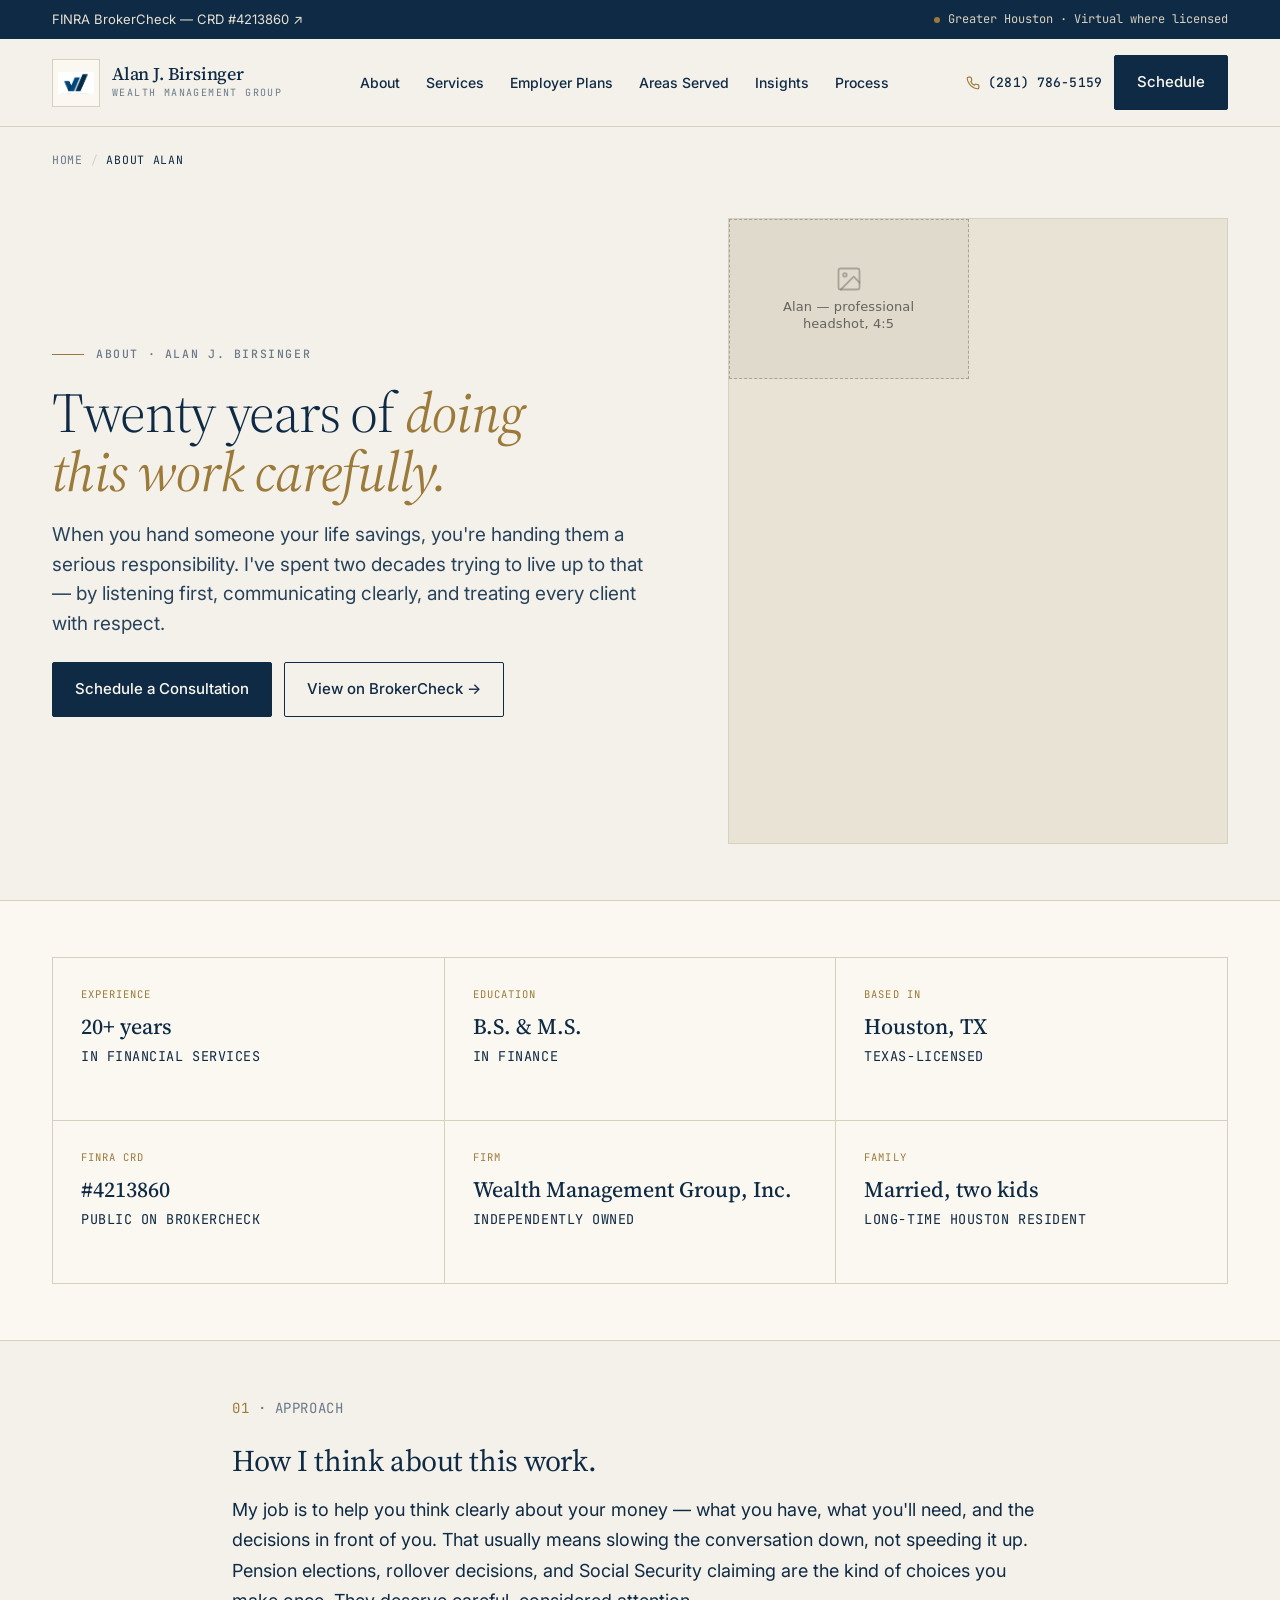
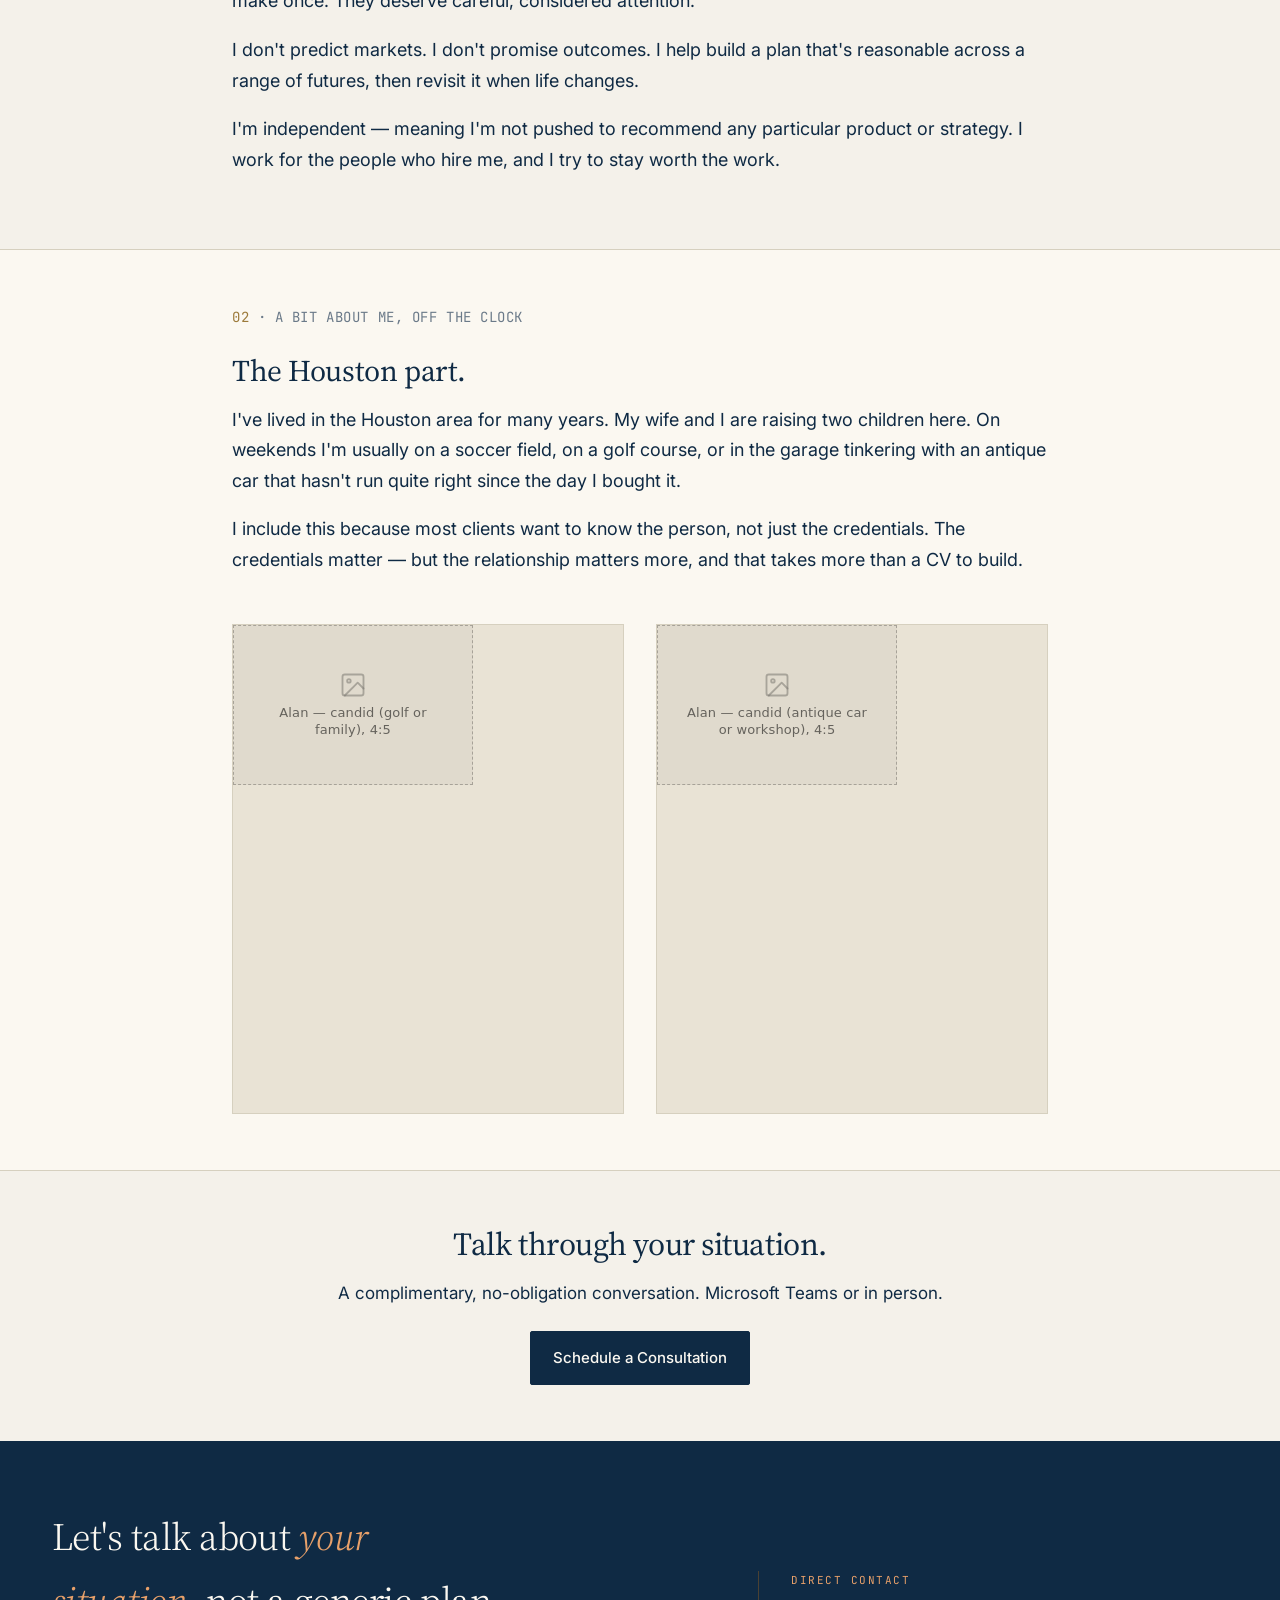
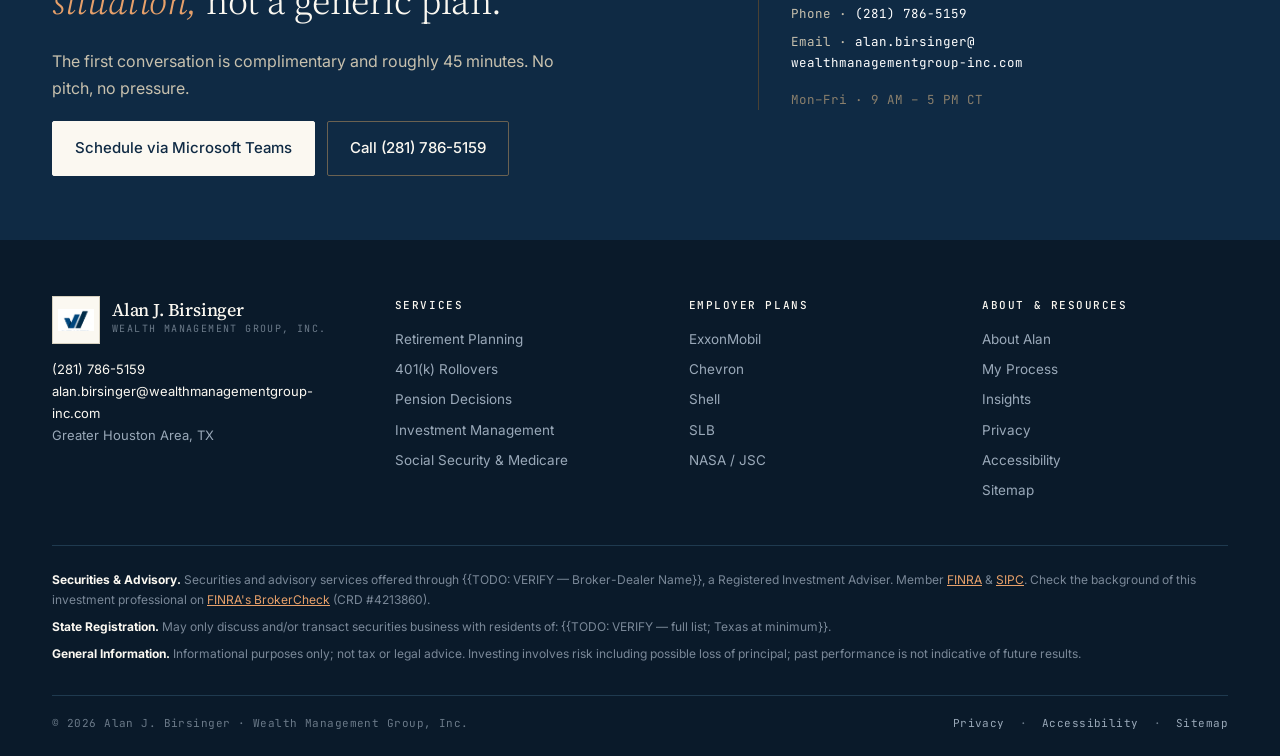
==== project/about-alan.html @ a153de76 "Claude Design handoff: Alan Birsinger" ====
<!doctype html>
<html lang="en">
<head>
<meta charset="utf-8" />
<meta name="viewport" content="width=device-width,initial-scale=1" />
<title>About Alan J. Birsinger | Houston Financial Advisor, 20+ Years</title>
<meta name="description" content="Alan J. Birsinger is a Houston-based financial advisor with 20+ years of experience. BS and MS in Finance. Independent guidance through Wealth Management Group, Inc." />
<link rel="icon" type="image/png" href="favicon.png" />
<link rel="preconnect" href="https://fonts.googleapis.com" />
<link rel="preconnect" href="https://fonts.gstatic.com" crossorigin />
<link href="https://fonts.googleapis.com/css2?family=Source+Serif+4:opsz,wght@8..60,300;8..60,400;8..60,500;8..60,600&family=Inter:wght@400;500;600;700&family=JetBrains+Mono:wght@400;500&display=swap" rel="stylesheet" />
<link rel="stylesheet" href="site.css" />
<style>
.about-hero{display:grid;grid-template-columns:1.1fr .9fr;gap:64px;align-items:center}
@media(max-width:980px){.about-hero{grid-template-columns:1fr}}
.about-hero .photo{aspect-ratio:4/5;min-height:560px;background:var(--bg-deep);border:1px solid var(--rule);position:relative;overflow:hidden}
.creds-grid{display:grid;grid-template-columns:repeat(3,1fr);gap:0;border-top:1px solid var(--rule);border-left:1px solid var(--rule)}
.creds-grid>div{padding:28px;border-right:1px solid var(--rule);border-bottom:1px solid var(--rule);background:var(--paper)}
.creds-grid .lbl{font-family:var(--font-mono);font-size:10.5px;letter-spacing:.1em;text-transform:uppercase;color:var(--accent);margin-bottom:10px}
.creds-grid .val{font-family:var(--font-display);font-size:22px;font-weight:500;color:var(--ink);line-height:1.2}
.creds-grid .sub{font-size:13.5px;color:var(--ink-soft);margin-top:6px}
@media(max-width:780px){.creds-grid{grid-template-columns:1fr}}
.candid-grid{display:grid;grid-template-columns:1fr 1fr;gap:32px;margin-top:48px}
.candid-grid .photo{aspect-ratio:4/5;min-height:480px;background:var(--bg-deep);border:1px solid var(--rule);position:relative;overflow:hidden}
@media(max-width:780px){.candid-grid{grid-template-columns:1fr}}
</style>
<script src="image-slot.js"></script>
</head>
<body>
<div id="site-header"></div>
<div class="wrap"><nav class="crumbs"><a href="Alan Birsinger Homepage.html">Home</a><span class="sep">/</span><span class="here">About Alan</span></nav></div>

<section class="page-hero"><div class="wrap">
  <div class="about-hero">
    <div>
      <div class="eyebrow-row"><span class="line"></span><span class="eyebrow">About · Alan J. Birsinger</span></div>
      <h1>Twenty years of <em>doing this work carefully.</em></h1>
      <p class="lede">When you hand someone your life savings, you're handing them a serious responsibility. I've spent two decades trying to live up to that — by listening first, communicating clearly, and treating every client with respect.</p>
      <div style="display:flex;gap:12px;flex-wrap:wrap;margin-top:24px">
        <a class="btn btn-primary" href="contact.html">Schedule a Consultation</a>
        <a class="btn btn-ghost" href="https://brokercheck.finra.org/individual/summary/4213860" target="_blank" rel="noopener">View on BrokerCheck →</a>
      </div>
    </div>
    <div class="photo"><image-slot id="alan-portrait-about" placeholder="Alan — professional headshot, 4:5" shape="rect"></image-slot></div>
  </div>
</div></section>

<section class="section alt"><div class="wrap">
  <div class="creds-grid">
    <div><div class="lbl">Experience</div><div class="val">20+ years</div><div class="sub">In financial services</div></div>
    <div><div class="lbl">Education</div><div class="val">B.S. &amp; M.S.</div><div class="sub">In Finance</div></div>
    <div><div class="lbl">Based in</div><div class="val">Houston, TX</div><div class="sub">Texas-licensed</div></div>
    <div><div class="lbl">FINRA CRD</div><div class="val">#4213860</div><div class="sub">Public on BrokerCheck</div></div>
    <div><div class="lbl">Firm</div><div class="val">Wealth Management Group, Inc.</div><div class="sub">Independently owned</div></div>
    <div><div class="lbl">Family</div><div class="val">Married, two kids</div><div class="sub">Long-time Houston resident</div></div>
  </div>
</div></section>

<section class="section"><div class="wrap-narrow">
  <div class="sub"><span style="color:var(--accent)">01</span> · Approach</div>
  <h2 style="font-size:30px;margin-bottom:18px">How I think about this work.</h2>
  <p style="font-size:18px;line-height:1.7;color:var(--ink-soft);margin-bottom:18px">My job is to help you think clearly about your money — what you have, what you'll need, and the decisions in front of you. That usually means slowing the conversation down, not speeding it up. Pension elections, rollover decisions, and Social Security claiming are the kind of choices you make once. They deserve careful, considered attention.</p>
  <p style="font-size:18px;line-height:1.7;color:var(--ink-soft);margin-bottom:18px">I don't predict markets. I don't promise outcomes. I help build a plan that's reasonable across a range of futures, then revisit it when life changes.</p>
  <p style="font-size:18px;line-height:1.7;color:var(--ink-soft)">I'm independent — meaning I'm not pushed to recommend any particular product or strategy. I work for the people who hire me, and I try to stay worth the work.</p>
</div></section>

<section class="section alt"><div class="wrap-narrow">
  <div class="sub"><span style="color:var(--accent)">02</span> · A bit about me, off the clock</div>
  <h2 style="font-size:30px;margin-bottom:18px">The Houston part.</h2>
  <p style="font-size:18px;line-height:1.7;color:var(--ink-soft);margin-bottom:18px">I've lived in the Houston area for many years. My wife and I are raising two children here. On weekends I'm usually on a soccer field, on a golf course, or in the garage tinkering with an antique car that hasn't run quite right since the day I bought it.</p>
  <p style="font-size:18px;line-height:1.7;color:var(--ink-soft)">I include this because most clients want to know the person, not just the credentials. The credentials matter — but the relationship matters more, and that takes more than a CV to build.</p>
  <div class="candid-grid">
    <div class="photo"><image-slot id="alan-candid-1" placeholder="Alan — candid (golf or family), 4:5" shape="rect"></image-slot></div>
    <div class="photo"><image-slot id="alan-candid-2" placeholder="Alan — candid (antique car or workshop), 4:5" shape="rect"></image-slot></div>
  </div>
</div></section>

<section class="section"><div class="wrap-narrow" style="text-align:center">
  <h2 style="font-size:32px;margin-bottom:14px">Talk through your situation.</h2>
  <p style="color:var(--ink-soft);margin-bottom:24px">A complimentary, no-obligation conversation. Microsoft Teams or in person.</p>
  <a class="btn btn-primary" href="contact.html">Schedule a Consultation</a>
</div></section>

<div id="site-footer"></div>
<script src="chrome.js"></script>
<script type="application/ld+json">
{"@context":"https://schema.org","@type":"Person","name":"Alan J. Birsinger","jobTitle":"Financial Advisor","worksFor":{"@type":"Organization","name":"Wealth Management Group, Inc."},"alumniOf":[{"@type":"EducationalOrganization","name":"M.S. in Finance"},{"@type":"EducationalOrganization","name":"B.S. in Finance"}],"knowsAbout":["Retirement Planning","401(k) Rollovers","Pension Elections","Social Security","Medicare","Asset Allocation","Investment Management","Annuities","Long-Term Care Insurance","Education Funding","Business Succession"],"identifier":{"@type":"PropertyValue","propertyID":"FINRA CRD","value":"4213860"},"url":"https://brokercheck.finra.org/individual/summary/4213860"}
</script>
</body></html>
---- project/site.css ----
/* Shared chrome for stub/secondary pages — Alan Birsinger site */
:root{
  --bg:#f4f1ea;--bg-deep:#e9e3d5;--paper:#fbf8f1;
  --ink:#0f2a44;--ink-2:#27425a;--ink-3:#6b7a89;
  --rule:#d6d0bf;--accent:#9c7a3a;--accent-deep:#7e5e22;--accent-soft:#ece2c8;
  --font-display:"Source Serif 4",Georgia,serif;
  --font-body:"Inter",system-ui,sans-serif;
  --font-mono:"JetBrains Mono",ui-monospace,monospace;
}
*{box-sizing:border-box}
html,body{margin:0;padding:0}
body{background:var(--bg);color:var(--ink);font-family:var(--font-body);font-size:17px;line-height:1.65;-webkit-font-smoothing:antialiased}
a{color:inherit}
.wrap{max-width:1240px;margin:0 auto;padding:0 32px}
.wrap-narrow{max-width:880px;margin:0 auto;padding:0 32px}
h1,h2,h3,h4{font-family:var(--font-display);font-weight:400;letter-spacing:-.012em;color:var(--ink);margin:0;text-wrap:balance}
.eyebrow{font-family:var(--font-mono);font-size:11.5px;letter-spacing:.14em;text-transform:uppercase;color:var(--ink-3);font-weight:500}
.btn{display:inline-flex;align-items:center;gap:10px;padding:14px 22px;font-size:15px;font-weight:500;border-radius:2px;border:1px solid transparent;text-decoration:none;cursor:pointer;transition:all .15s ease;white-space:nowrap}
.btn-primary{background:var(--ink);color:var(--paper);border-color:var(--ink)}
.btn-primary:hover{background:var(--accent);border-color:var(--accent)}
.btn-ghost{background:transparent;color:var(--ink);border-color:var(--ink)}
.btn-ghost:hover{background:var(--ink);color:var(--paper)}

.utility{background:var(--ink);color:#d9d2c0;font-size:13px}
.utility .wrap{display:flex;justify-content:space-between;align-items:center;padding:9px 32px;gap:24px}
.utility a{color:#e7e2d3;text-decoration:none}
.utility a:hover{color:var(--accent)}
.utility .right{font-family:var(--font-mono);font-size:12px;display:flex;align-items:center;gap:8px}
.utility .dot{width:6px;height:6px;border-radius:50%;background:var(--accent)}

header.site{position:sticky;top:0;z-index:50;background:rgba(244,241,234,.92);backdrop-filter:blur(10px);border-bottom:1px solid var(--rule)}
header.site .wrap{display:grid;grid-template-columns:auto 1fr auto;align-items:center;gap:32px;padding:16px 32px}
.brand{display:flex;align-items:center;gap:12px;text-decoration:none;color:var(--ink);flex-shrink:0}
.brand .mark{width:48px;height:48px;display:grid;place-items:center;background:var(--paper);border:1px solid var(--rule);padding:5px;flex-shrink:0}
.brand .mark img{width:100%;height:100%;object-fit:contain}
.brand-text{display:flex;flex-direction:column;gap:2px}
.brand .name{font-family:var(--font-display);font-size:18px;font-weight:500;line-height:1;letter-spacing:-.01em;white-space:nowrap}
.brand .sub{font-family:var(--font-mono);font-size:10px;letter-spacing:.14em;text-transform:uppercase;color:var(--ink-3);white-space:nowrap}
nav.primary{display:flex;gap:26px;justify-content:center}
nav.primary a{text-decoration:none;color:var(--ink);font-size:14px;font-weight:500;white-space:nowrap}
nav.primary a:hover{color:var(--accent)}
.head-cta{display:flex;gap:12px;align-items:center}
.phone-pill{display:inline-flex;align-items:center;gap:8px;font-family:var(--font-mono);font-size:13px;line-height:1;color:var(--ink);text-decoration:none;font-weight:500;white-space:nowrap;letter-spacing:.01em}
.phone-pill svg{width:14px;height:14px;color:var(--accent);flex-shrink:0;display:block}
.phone-pill span{display:inline-block;line-height:1}

.crumbs{padding:24px 0 0;font-family:var(--font-mono);font-size:11.5px;letter-spacing:.06em;color:var(--ink-3);text-transform:uppercase}
.crumbs a{text-decoration:none;color:var(--ink-3)}
.crumbs a:hover{color:var(--accent)}
.crumbs .sep{margin:0 8px;color:var(--rule)}
.crumbs .here{color:var(--ink)}

.page-hero{padding:48px 0 56px}
.page-hero .eyebrow-row{display:flex;align-items:center;gap:12px;margin-bottom:20px}
.page-hero .eyebrow-row .line{width:32px;height:1px;background:var(--accent);display:inline-block}
.page-hero h1{font-size:clamp(36px,4.4vw,56px);line-height:1.05;font-weight:350;letter-spacing:-.02em;margin-bottom:18px}
.page-hero h1 em{font-style:italic;color:var(--accent);font-weight:400}
.page-hero .lede{font-size:19px;line-height:1.55;color:var(--ink-2);max-width:62ch}

.section{padding:56px 0;border-top:1px solid var(--rule)}
.section.alt{background:var(--paper)}
.section h2{font-size:clamp(26px,2.6vw,36px);line-height:1.1;font-weight:400;letter-spacing:-.014em;margin-bottom:8px}
.section .sub{color:var(--ink-3);font-size:14px;font-family:var(--font-mono);letter-spacing:.04em;text-transform:uppercase;margin-bottom:24px}
.prose p{margin:0 0 14px;max-width:72ch;color:var(--ink-2)}
.prose h3{font-size:22px;font-weight:500;margin:28px 0 10px}
.prose h4{font-family:var(--font-mono);font-size:11px;letter-spacing:.14em;text-transform:uppercase;color:var(--ink-3);font-weight:500;margin:24px 0 10px}
.prose ul{margin:0 0 16px;padding-left:0;list-style:none}
.prose ul li{padding:8px 0 8px 18px;position:relative;color:var(--ink-2);max-width:72ch}
.prose ul li::before{content:"";position:absolute;left:0;top:16px;width:6px;height:6px;background:var(--accent)}

.list-clean{margin:0;padding:0;list-style:none}
.list-clean li{padding:14px 0;border-top:1px solid var(--rule);font-size:16px;color:var(--ink-2);display:flex;gap:14px;align-items:baseline;line-height:1.5}
.list-clean li:first-child{border-top:0;padding-top:0}
.list-clean li::before{content:"";flex-shrink:0;width:6px;height:6px;background:var(--accent);margin-top:8px}

.cta-band{padding:64px 0;background:var(--ink);color:var(--paper)}
.cta-band .wrap{display:grid;grid-template-columns:1.4fr 1fr;gap:48px;align-items:center}
.cta-band h2{color:var(--paper);font-size:clamp(28px,3vw,40px);font-weight:350;letter-spacing:-.014em;margin-bottom:16px}
.cta-band h2 em{font-style:italic;color:#e7a06a}
.cta-band p{color:#c8c1ae;font-size:16px;margin-bottom:20px;max-width:54ch}
.cta-band .ctas{display:flex;gap:12px;flex-wrap:wrap}
.cta-band .btn-primary{background:var(--paper);color:var(--ink);border-color:var(--paper)}
.cta-band .btn-primary:hover{background:var(--accent);color:var(--paper);border-color:var(--accent)}
.cta-band .btn-ghost{color:var(--paper);border-color:#6a6151}
.cta-band .btn-ghost:hover{background:var(--paper);color:var(--ink)}
.cta-band .meta{font-family:var(--font-mono);font-size:12.5px;line-height:1.7;color:#c8c1ae;border-left:1px solid #4a4133;padding-left:32px}
.cta-band .meta .lbl{color:#e7a06a;font-size:11px;letter-spacing:.14em;text-transform:uppercase;margin-bottom:14px}

footer.site{background:#0a1a2a;color:#9aa9b9;padding:56px 0 24px;font-size:13.5px}
footer.site .row{display:grid;grid-template-columns:1.2fr repeat(3,1fr);gap:48px;padding-bottom:36px;border-bottom:1px solid #1f3a4f}
footer.site .brand .name{color:var(--paper)}
footer.site .brand .sub{color:#6b7a89}
footer.site h4{color:var(--paper);font-family:var(--font-mono);font-size:11px;letter-spacing:.14em;text-transform:uppercase;font-weight:500;margin-bottom:14px}
footer.site ul{list-style:none;padding:0;margin:0}
footer.site li{margin-bottom:8px}
footer.site a{color:#9aa9b9;text-decoration:none}
footer.site a:hover{color:var(--paper)}
footer.site .compliance{padding:24px 0;border-bottom:1px solid #1f3a4f;font-size:12px;line-height:1.6}
footer.site .compliance p{margin:0 0 8px;color:#7a8898}
footer.site .compliance strong{color:var(--paper)}
footer.site .compliance a{color:#e7a06a;text-decoration:underline}
footer.site .colophon{padding-top:18px;font-family:var(--font-mono);font-size:11px;letter-spacing:.04em;color:#6b7a89;display:flex;justify-content:space-between;flex-wrap:wrap;gap:12px}
footer.site .contact-block{margin-top:14px;font-size:13px;line-height:1.7}
footer.site .contact-block a{color:var(--paper)}

@media (max-width:980px){
  .cta-band .wrap,footer.site .row{grid-template-columns:1fr;gap:32px}
  nav.primary{display:none}
  header.site .wrap{grid-template-columns:auto auto}
}
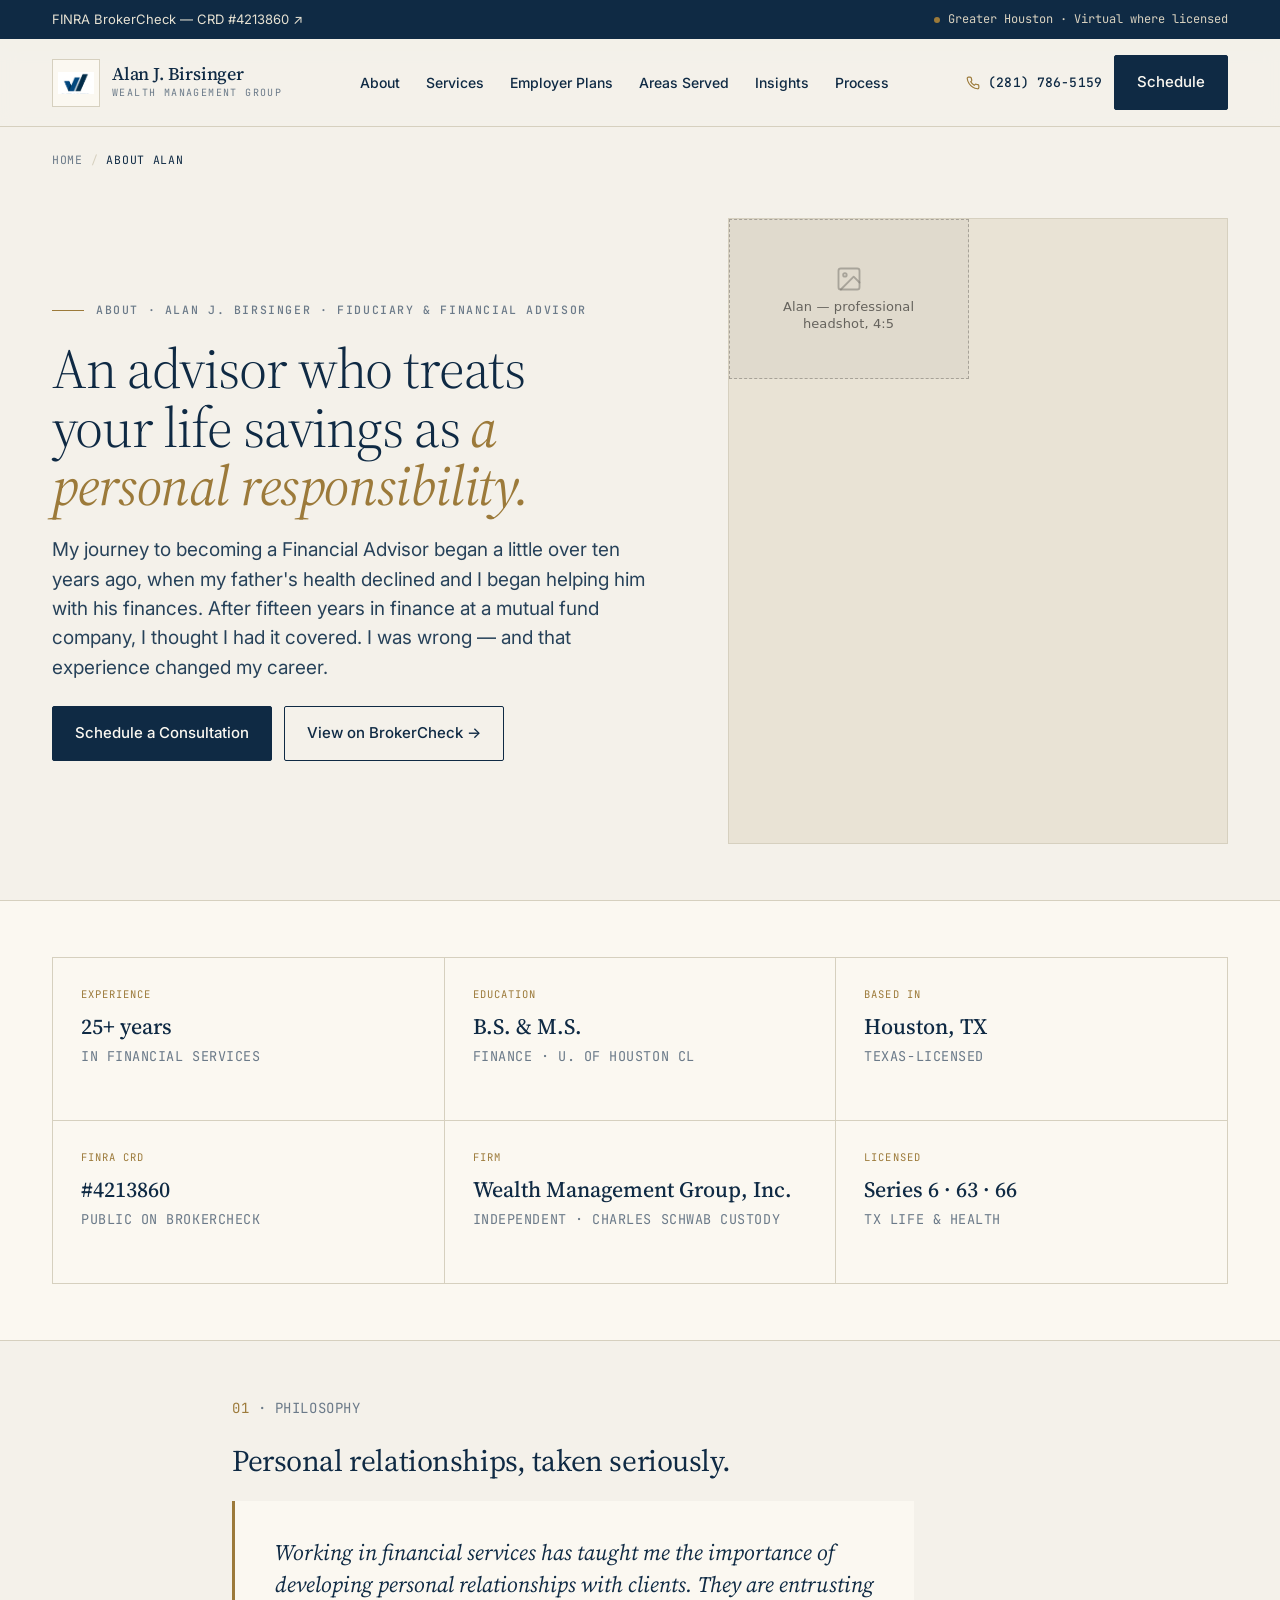
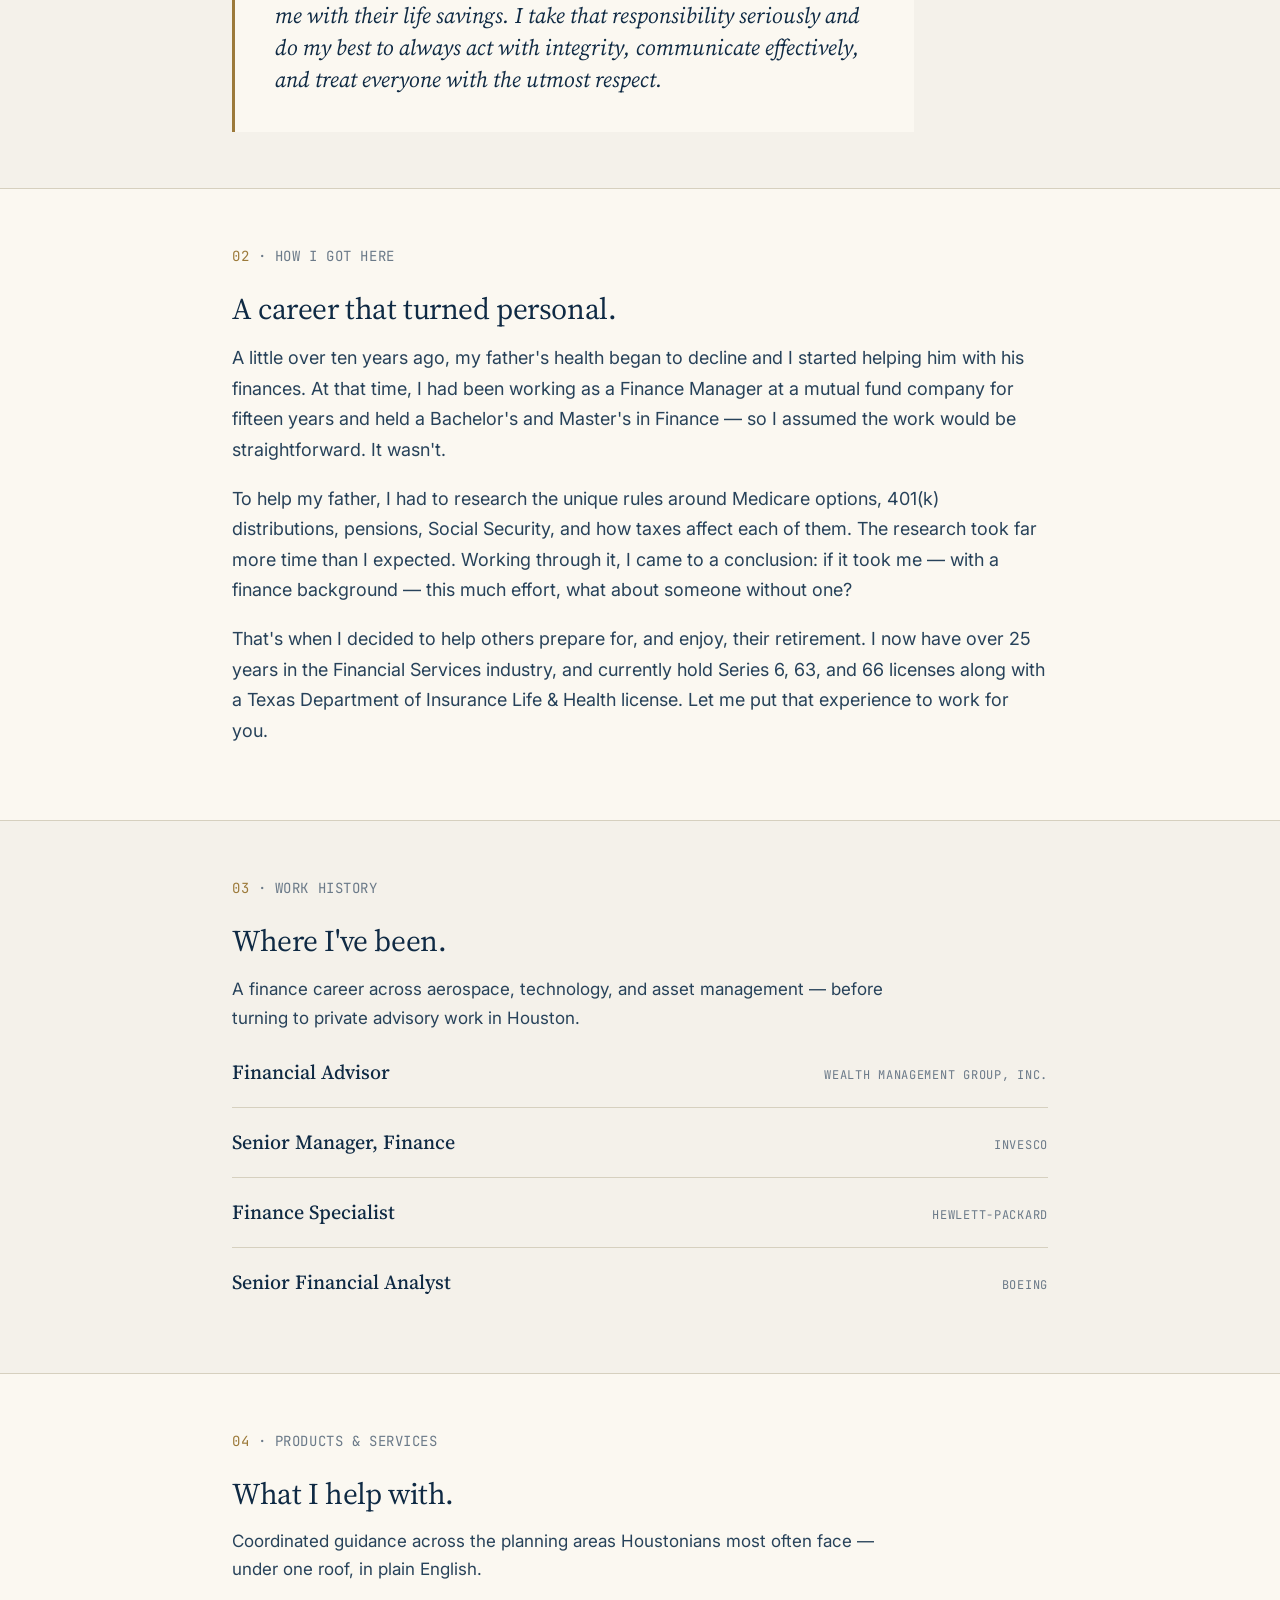
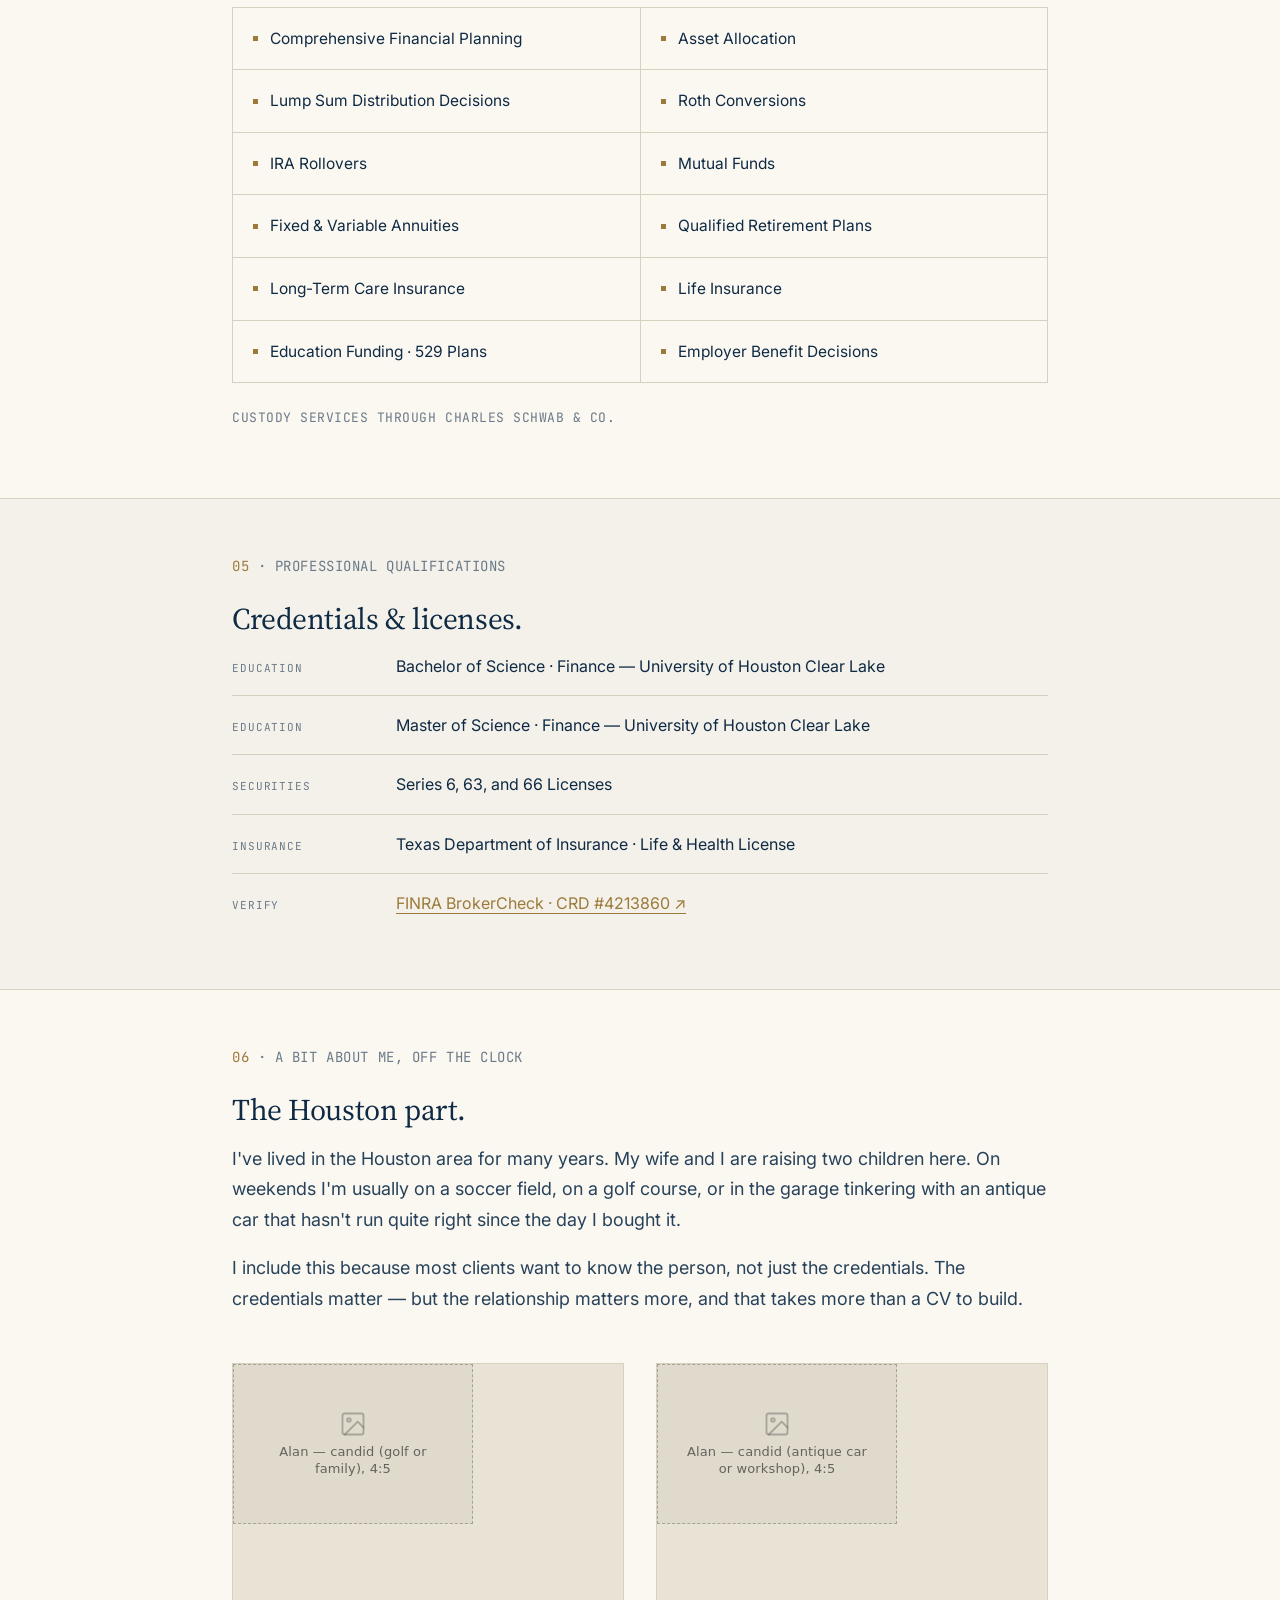
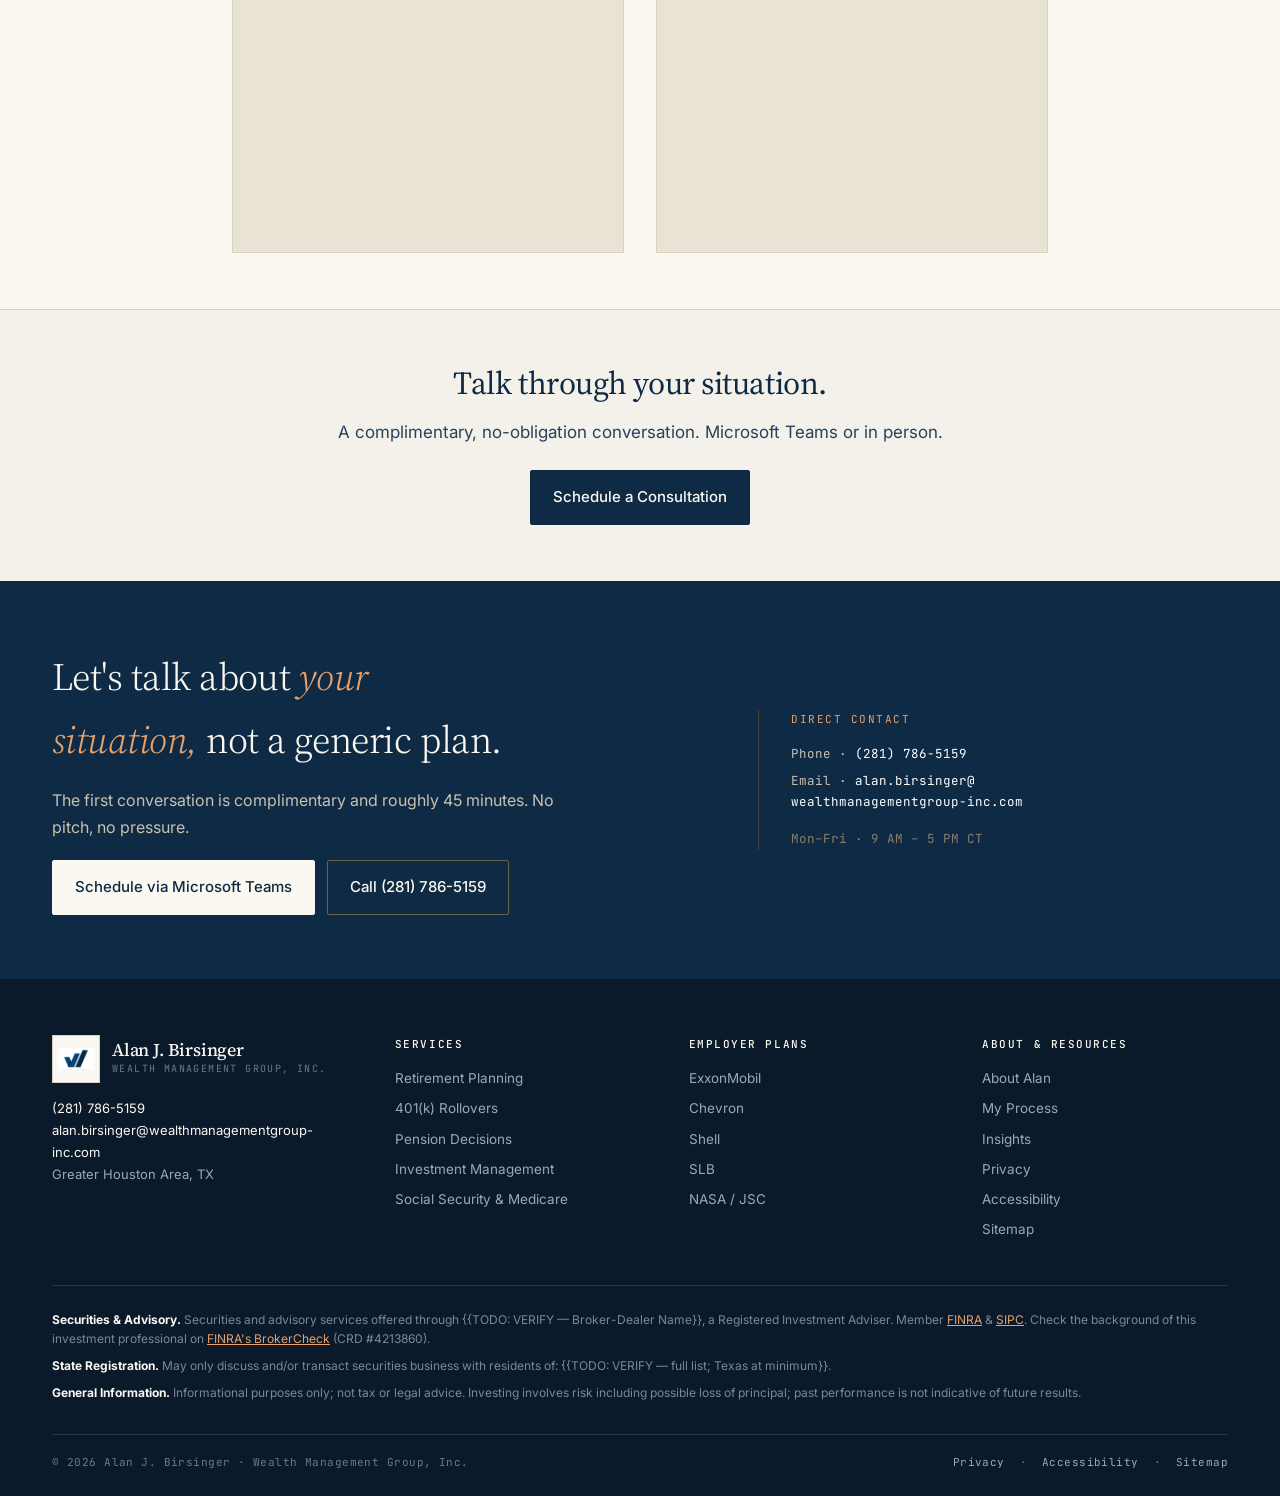
==== commit 2733b24d: "Rewrite About Alan with new bio; refresh homepage hero copy - Replace homepage About section with fa" ====
--- a/project/about-alan.html
+++ b/project/about-alan.html
@@ -3,8 +3,8 @@
 <head>
 <meta charset="utf-8" />
 <meta name="viewport" content="width=device-width,initial-scale=1" />
-<title>About Alan J. Birsinger | Houston Financial Advisor, 20+ Years</title>
-<meta name="description" content="Alan J. Birsinger is a Houston-based financial advisor with 20+ years of experience. BS and MS in Finance. Independent guidance through Wealth Management Group, Inc." />
+<title>About Alan J. Birsinger | Houston Financial Advisor — Fiduciary</title>
+<meta name="description" content="Alan J. Birsinger — Houston financial advisor with 25+ years in financial services. B.S. & M.S. in Finance from University of Houston Clear Lake. Series 6, 63, 66 and Texas Life & Health licensed. Independent guidance through Wealth Management Group, Inc." />
 <link rel="icon" type="image/png" href="favicon.png" />
 <link rel="preconnect" href="https://fonts.googleapis.com" />
 <link rel="preconnect" href="https://fonts.gstatic.com" crossorigin />
@@ -14,15 +14,38 @@
 .about-hero{display:grid;grid-template-columns:1.1fr .9fr;gap:64px;align-items:center}
 @media(max-width:980px){.about-hero{grid-template-columns:1fr}}
 .about-hero .photo{aspect-ratio:4/5;min-height:560px;background:var(--bg-deep);border:1px solid var(--rule);position:relative;overflow:hidden}
+
 .creds-grid{display:grid;grid-template-columns:repeat(3,1fr);gap:0;border-top:1px solid var(--rule);border-left:1px solid var(--rule)}
 .creds-grid>div{padding:28px;border-right:1px solid var(--rule);border-bottom:1px solid var(--rule);background:var(--paper)}
 .creds-grid .lbl{font-family:var(--font-mono);font-size:10.5px;letter-spacing:.1em;text-transform:uppercase;color:var(--accent);margin-bottom:10px}
 .creds-grid .val{font-family:var(--font-display);font-size:22px;font-weight:500;color:var(--ink);line-height:1.2}
-.creds-grid .sub{font-size:13.5px;color:var(--ink-soft);margin-top:6px}
+.creds-grid .sub{font-size:13.5px;color:var(--ink-3);margin-top:6px}
 @media(max-width:780px){.creds-grid{grid-template-columns:1fr}}
+
 .candid-grid{display:grid;grid-template-columns:1fr 1fr;gap:32px;margin-top:48px}
 .candid-grid .photo{aspect-ratio:4/5;min-height:480px;background:var(--bg-deep);border:1px solid var(--rule);position:relative;overflow:hidden}
 @media(max-width:780px){.candid-grid{grid-template-columns:1fr}}
+
+.experience-list{margin:0;padding:0;list-style:none}
+.experience-list li{padding:18px 0;border-top:1px solid var(--rule);display:grid;grid-template-columns:1fr auto;gap:24px;align-items:baseline}
+.experience-list li:first-child{border-top:0;padding-top:0}
+.experience-list .role{font-family:var(--font-display);font-size:20px;color:var(--ink);font-weight:500}
+.experience-list .firm{font-family:var(--font-mono);font-size:12px;letter-spacing:.06em;text-transform:uppercase;color:var(--ink-3)}
+
+.svc-grid{display:grid;grid-template-columns:repeat(2,1fr);gap:0;border-top:1px solid var(--rule);border-left:1px solid var(--rule);margin-top:24px}
+.svc-grid div{padding:18px 20px;border-right:1px solid var(--rule);border-bottom:1px solid var(--rule);background:var(--paper);font-size:15.5px;color:var(--ink);display:flex;align-items:center;gap:12px}
+.svc-grid div::before{content:"";width:5px;height:5px;background:var(--accent);flex-shrink:0}
+@media(max-width:680px){.svc-grid{grid-template-columns:1fr}}
+
+.qual-list{margin:0;padding:0;list-style:none}
+.qual-list li{padding:16px 0;border-top:1px solid var(--rule);display:grid;grid-template-columns:140px 1fr;gap:24px;align-items:baseline}
+.qual-list li:first-child{border-top:0;padding-top:0}
+.qual-list .lbl{font-family:var(--font-mono);font-size:11px;letter-spacing:.08em;text-transform:uppercase;color:var(--ink-3)}
+.qual-list .val{font-size:16px;color:var(--ink)}
+.qual-list .val a{color:var(--accent);text-decoration:none;border-bottom:1px solid var(--accent)}
+@media(max-width:560px){.qual-list li{grid-template-columns:1fr;gap:4px}}
+
+.philosophy-block{padding:36px 36px 36px 40px;background:var(--paper);border-left:3px solid var(--accent);font-family:var(--font-display);font-style:italic;font-size:22px;line-height:1.45;color:var(--ink);max-width:62ch}
 </style>
 <script src="image-slot.js"></script>
 </head>
@@ -33,9 +56,9 @@
 <section class="page-hero"><div class="wrap">
   <div class="about-hero">
     <div>
-      <div class="eyebrow-row"><span class="line"></span><span class="eyebrow">About · Alan J. Birsinger</span></div>
-      <h1>Twenty years of <em>doing this work carefully.</em></h1>
-      <p class="lede">When you hand someone your life savings, you're handing them a serious responsibility. I've spent two decades trying to live up to that — by listening first, communicating clearly, and treating every client with respect.</p>
+      <div class="eyebrow-row"><span class="line"></span><span class="eyebrow">About · Alan J. Birsinger · Fiduciary &amp; Financial Advisor</span></div>
+      <h1>An advisor who treats your life savings as <em>a personal responsibility.</em></h1>
+      <p class="lede">My journey to becoming a Financial Advisor began a little over ten years ago, when my father's health declined and I began helping him with his finances. After fifteen years in finance at a mutual fund company, I thought I had it covered. I was wrong — and that experience changed my career.</p>
       <div style="display:flex;gap:12px;flex-wrap:wrap;margin-top:24px">
         <a class="btn btn-primary" href="contact.html">Schedule a Consultation</a>
         <a class="btn btn-ghost" href="https://brokercheck.finra.org/individual/summary/4213860" target="_blank" rel="noopener">View on BrokerCheck →</a>
@@ -47,28 +70,81 @@
 
 <section class="section alt"><div class="wrap">
   <div class="creds-grid">
-    <div><div class="lbl">Experience</div><div class="val">20+ years</div><div class="sub">In financial services</div></div>
-    <div><div class="lbl">Education</div><div class="val">B.S. &amp; M.S.</div><div class="sub">In Finance</div></div>
+    <div><div class="lbl">Experience</div><div class="val">25+ years</div><div class="sub">In financial services</div></div>
+    <div><div class="lbl">Education</div><div class="val">B.S. &amp; M.S.</div><div class="sub">Finance · U. of Houston CL</div></div>
     <div><div class="lbl">Based in</div><div class="val">Houston, TX</div><div class="sub">Texas-licensed</div></div>
     <div><div class="lbl">FINRA CRD</div><div class="val">#4213860</div><div class="sub">Public on BrokerCheck</div></div>
-    <div><div class="lbl">Firm</div><div class="val">Wealth Management Group, Inc.</div><div class="sub">Independently owned</div></div>
-    <div><div class="lbl">Family</div><div class="val">Married, two kids</div><div class="sub">Long-time Houston resident</div></div>
+    <div><div class="lbl">Firm</div><div class="val">Wealth Management Group, Inc.</div><div class="sub">Independent · Charles Schwab custody</div></div>
+    <div><div class="lbl">Licensed</div><div class="val">Series 6 · 63 · 66</div><div class="sub">TX Life &amp; Health</div></div>
   </div>
 </div></section>
 
 <section class="section"><div class="wrap-narrow">
-  <div class="sub"><span style="color:var(--accent)">01</span> · Approach</div>
-  <h2 style="font-size:30px;margin-bottom:18px">How I think about this work.</h2>
-  <p style="font-size:18px;line-height:1.7;color:var(--ink-soft);margin-bottom:18px">My job is to help you think clearly about your money — what you have, what you'll need, and the decisions in front of you. That usually means slowing the conversation down, not speeding it up. Pension elections, rollover decisions, and Social Security claiming are the kind of choices you make once. They deserve careful, considered attention.</p>
-  <p style="font-size:18px;line-height:1.7;color:var(--ink-soft);margin-bottom:18px">I don't predict markets. I don't promise outcomes. I help build a plan that's reasonable across a range of futures, then revisit it when life changes.</p>
-  <p style="font-size:18px;line-height:1.7;color:var(--ink-soft)">I'm independent — meaning I'm not pushed to recommend any particular product or strategy. I work for the people who hire me, and I try to stay worth the work.</p>
+  <div class="sub"><span style="color:var(--accent)">01</span> · Philosophy</div>
+  <h2 style="font-size:30px;margin-bottom:24px">Personal relationships, taken seriously.</h2>
+  <div class="philosophy-block">
+    Working in financial services has taught me the importance of developing personal relationships with clients. They are entrusting me with their life savings. I take that responsibility seriously and do my best to always act with integrity, communicate effectively, and treat everyone with the utmost respect.
+  </div>
 </div></section>
 
 <section class="section alt"><div class="wrap-narrow">
-  <div class="sub"><span style="color:var(--accent)">02</span> · A bit about me, off the clock</div>
+  <div class="sub"><span style="color:var(--accent)">02</span> · How I got here</div>
+  <h2 style="font-size:30px;margin-bottom:18px">A career that turned personal.</h2>
+  <p style="font-size:18px;line-height:1.7;color:var(--ink-2);margin-bottom:18px">A little over ten years ago, my father's health began to decline and I started helping him with his finances. At that time, I had been working as a Finance Manager at a mutual fund company for fifteen years and held a Bachelor's and Master's in Finance — so I assumed the work would be straightforward. It wasn't.</p>
+  <p style="font-size:18px;line-height:1.7;color:var(--ink-2);margin-bottom:18px">To help my father, I had to research the unique rules around Medicare options, 401(k) distributions, pensions, Social Security, and how taxes affect each of them. The research took far more time than I expected. Working through it, I came to a conclusion: if it took me — with a finance background — this much effort, what about someone without one?</p>
+  <p style="font-size:18px;line-height:1.7;color:var(--ink-2)">That's when I decided to help others prepare for, and enjoy, their retirement. I now have over 25 years in the Financial Services industry, and currently hold Series 6, 63, and 66 licenses along with a Texas Department of Insurance Life &amp; Health license. Let me put that experience to work for you.</p>
+</div></section>
+
+<section class="section"><div class="wrap-narrow">
+  <div class="sub"><span style="color:var(--accent)">03</span> · Work history</div>
+  <h2 style="font-size:30px;margin-bottom:18px">Where I've been.</h2>
+  <p style="color:var(--ink-2);max-width:62ch;margin-bottom:24px">A finance career across aerospace, technology, and asset management — before turning to private advisory work in Houston.</p>
+  <ul class="experience-list">
+    <li><div class="role">Financial Advisor</div><div class="firm">Wealth Management Group, Inc.</div></li>
+    <li><div class="role">Senior Manager, Finance</div><div class="firm">Invesco</div></li>
+    <li><div class="role">Finance Specialist</div><div class="firm">Hewlett-Packard</div></li>
+    <li><div class="role">Senior Financial Analyst</div><div class="firm">Boeing</div></li>
+  </ul>
+</div></section>
+
+<section class="section alt"><div class="wrap-narrow">
+  <div class="sub"><span style="color:var(--accent)">04</span> · Products &amp; services</div>
+  <h2 style="font-size:30px;margin-bottom:14px">What I help with.</h2>
+  <p style="color:var(--ink-2);max-width:62ch;margin-bottom:8px">Coordinated guidance across the planning areas Houstonians most often face — under one roof, in plain English.</p>
+  <div class="svc-grid">
+    <div>Comprehensive Financial Planning</div>
+    <div>Asset Allocation</div>
+    <div>Lump Sum Distribution Decisions</div>
+    <div>Roth Conversions</div>
+    <div>IRA Rollovers</div>
+    <div>Mutual Funds</div>
+    <div>Fixed &amp; Variable Annuities</div>
+    <div>Qualified Retirement Plans</div>
+    <div>Long-Term Care Insurance</div>
+    <div>Life Insurance</div>
+    <div>Education Funding · 529 Plans</div>
+    <div>Employer Benefit Decisions</div>
+  </div>
+  <p style="margin-top:24px;font-size:13px;color:var(--ink-3);font-family:var(--font-mono);letter-spacing:.04em;text-transform:uppercase">Custody services through Charles Schwab &amp; Co.</p>
+</div></section>
+
+<section class="section"><div class="wrap-narrow">
+  <div class="sub"><span style="color:var(--accent)">05</span> · Professional qualifications</div>
+  <h2 style="font-size:30px;margin-bottom:18px">Credentials &amp; licenses.</h2>
+  <ul class="qual-list">
+    <li><span class="lbl">Education</span><span class="val">Bachelor of Science · Finance — University of Houston Clear Lake</span></li>
+    <li><span class="lbl">Education</span><span class="val">Master of Science · Finance — University of Houston Clear Lake</span></li>
+    <li><span class="lbl">Securities</span><span class="val">Series 6, 63, and 66 Licenses</span></li>
+    <li><span class="lbl">Insurance</span><span class="val">Texas Department of Insurance · Life &amp; Health License</span></li>
+    <li><span class="lbl">Verify</span><span class="val"><a href="https://brokercheck.finra.org/individual/summary/4213860" target="_blank" rel="noopener">FINRA BrokerCheck · CRD #4213860 ↗</a></span></li>
+  </ul>
+</div></section>
+
+<section class="section alt"><div class="wrap-narrow">
+  <div class="sub"><span style="color:var(--accent)">06</span> · A bit about me, off the clock</div>
   <h2 style="font-size:30px;margin-bottom:18px">The Houston part.</h2>
-  <p style="font-size:18px;line-height:1.7;color:var(--ink-soft);margin-bottom:18px">I've lived in the Houston area for many years. My wife and I are raising two children here. On weekends I'm usually on a soccer field, on a golf course, or in the garage tinkering with an antique car that hasn't run quite right since the day I bought it.</p>
-  <p style="font-size:18px;line-height:1.7;color:var(--ink-soft)">I include this because most clients want to know the person, not just the credentials. The credentials matter — but the relationship matters more, and that takes more than a CV to build.</p>
+  <p style="font-size:18px;line-height:1.7;color:var(--ink-2);margin-bottom:18px">I've lived in the Houston area for many years. My wife and I are raising two children here. On weekends I'm usually on a soccer field, on a golf course, or in the garage tinkering with an antique car that hasn't run quite right since the day I bought it.</p>
+  <p style="font-size:18px;line-height:1.7;color:var(--ink-2)">I include this because most clients want to know the person, not just the credentials. The credentials matter — but the relationship matters more, and that takes more than a CV to build.</p>
   <div class="candid-grid">
     <div class="photo"><image-slot id="alan-candid-1" placeholder="Alan — candid (golf or family), 4:5" shape="rect"></image-slot></div>
     <div class="photo"><image-slot id="alan-candid-2" placeholder="Alan — candid (antique car or workshop), 4:5" shape="rect"></image-slot></div>
@@ -77,13 +153,13 @@
 
 <section class="section"><div class="wrap-narrow" style="text-align:center">
   <h2 style="font-size:32px;margin-bottom:14px">Talk through your situation.</h2>
-  <p style="color:var(--ink-soft);margin-bottom:24px">A complimentary, no-obligation conversation. Microsoft Teams or in person.</p>
+  <p style="color:var(--ink-2);margin-bottom:24px">A complimentary, no-obligation conversation. Microsoft Teams or in person.</p>
   <a class="btn btn-primary" href="contact.html">Schedule a Consultation</a>
 </div></section>
 
 <div id="site-footer"></div>
 <script src="chrome.js"></script>
 <script type="application/ld+json">
-{"@context":"https://schema.org","@type":"Person","name":"Alan J. Birsinger","jobTitle":"Financial Advisor","worksFor":{"@type":"Organization","name":"Wealth Management Group, Inc."},"alumniOf":[{"@type":"EducationalOrganization","name":"M.S. in Finance"},{"@type":"EducationalOrganization","name":"B.S. in Finance"}],"knowsAbout":["Retirement Planning","401(k) Rollovers","Pension Elections","Social Security","Medicare","Asset Allocation","Investment Management","Annuities","Long-Term Care Insurance","Education Funding","Business Succession"],"identifier":{"@type":"PropertyValue","propertyID":"FINRA CRD","value":"4213860"},"url":"https://brokercheck.finra.org/individual/summary/4213860"}
+{"@context":"https://schema.org","@type":"Person","name":"Alan J. Birsinger","jobTitle":"Financial Advisor","worksFor":{"@type":"Organization","name":"Wealth Management Group, Inc."},"alumniOf":[{"@type":"EducationalOrganization","name":"University of Houston Clear Lake — M.S. in Finance"},{"@type":"EducationalOrganization","name":"University of Houston Clear Lake — B.S. in Finance"}],"hasCredential":[{"@type":"EducationalOccupationalCredential","credentialCategory":"license","name":"FINRA Series 6"},{"@type":"EducationalOccupationalCredential","credentialCategory":"license","name":"FINRA Series 63"},{"@type":"EducationalOccupationalCredential","credentialCategory":"license","name":"FINRA Series 66"},{"@type":"EducationalOccupationalCredential","credentialCategory":"license","name":"Texas Department of Insurance — Life & Health"}],"knowsAbout":["Comprehensive Financial Planning","Asset Allocation","Lump Sum Distribution Decisions","Roth Conversions","IRA Rollovers","Mutual Funds","Fixed and Variable Annuities","Qualified Retirement Plans","Long-Term Care Insurance","Life Insurance","Education Funding 529 Plans","Employer Benefit Decisions"],"identifier":{"@type":"PropertyValue","propertyID":"FINRA CRD","value":"4213860"},"url":"https://brokercheck.finra.org/individual/summary/4213860"}
 </script>
 </body></html>
